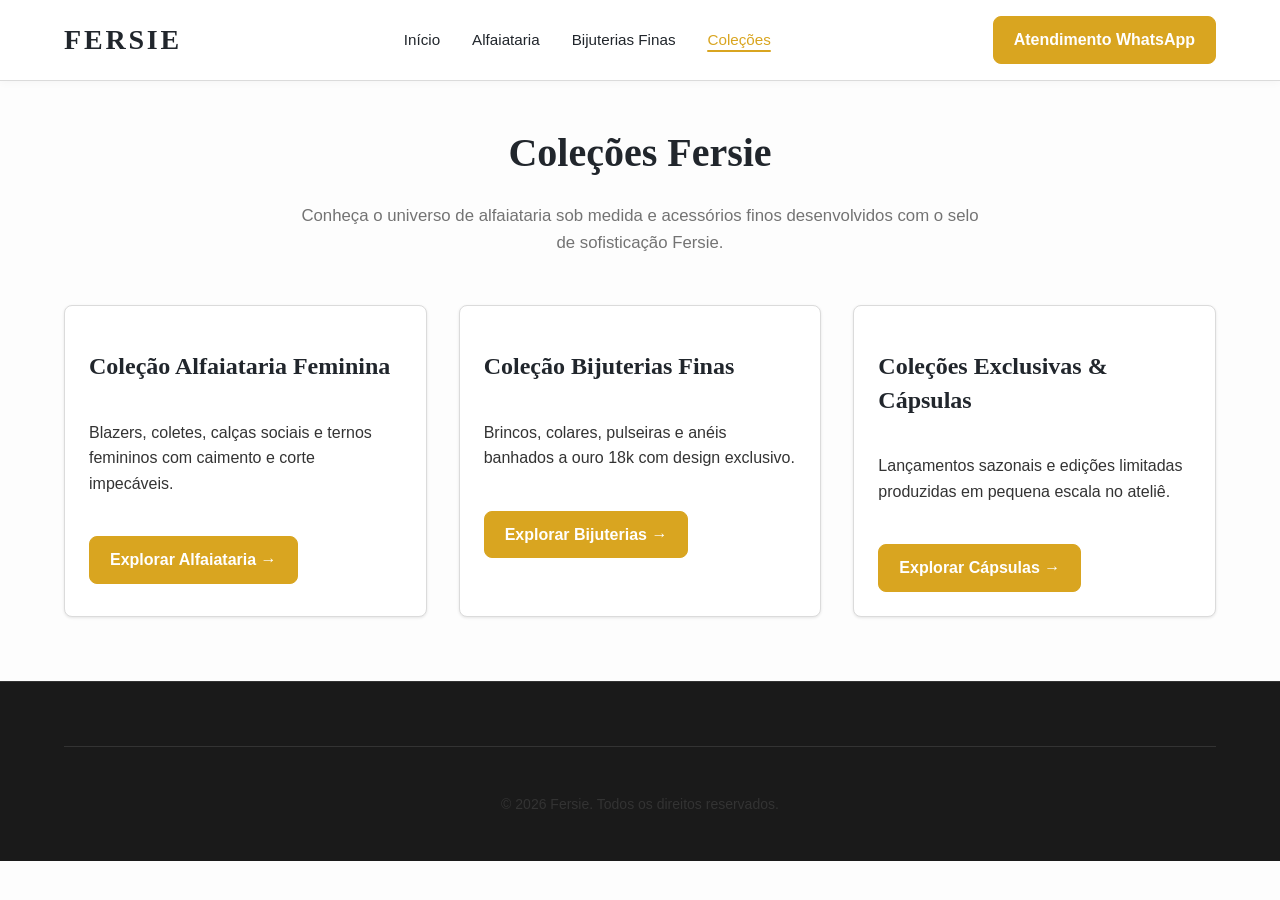
==== collections/index.html @ 7f1a8170 "feat: initial commit for fersie-site" ====
<!DOCTYPE html>
<html lang="pt-BR">
<head>
  <meta charset="UTF-8">
  <meta name="viewport" content="width=device-width, initial-scale=1.0">
  <title>Coleções Fersie — Alfaiataria & Bijuterias Finas</title>
  <link rel="stylesheet" href="../../fersie-design-system/dist/fersie-design-system.min.css">
  <link rel="stylesheet" href="../css/fersie-design-system.css">
  <link rel="stylesheet" href="../css/site.css">
</head>
<body class="fersie-text-body">
  <header class="fersie-site-header">
    <div class="fersie-container">
      <nav class="fersie-nav" aria-label="Navegação Principal">
        <a href="../index.html" class="fersie-logo fersie-heading-lg">FERSIE</a>
        <ul class="fersie-nav-links">
          <li><a href="../index.html">Início</a></li>
          <li><a href="alfaiataria.html">Alfaiataria</a></li>
          <li><a href="bijuterias.html">Bijuterias Finas</a></li>
          <li><a href="colecoes.html" class="active">Coleções</a></li>
        </ul>
        <a href="https://wa.me/5511999999999?text=Ol%C3%A1%21%20Gostaria%20de%20atendimento%20Fersie." target="_blank" rel="noopener" class="fersie-btn fersie-btn-gold fersie-wa-cta">Atendimento WhatsApp</a>
      </nav>
    </div>
  </header>

  <main class="fersie-container" style="margin-top: 3rem; margin-bottom: 4rem;">
    <div class="fersie-section-header">
      <h1 class="fersie-heading-xl">Coleções Fersie</h1>
      <p class="fersie-text-body">Conheça o universo de alfaiataria sob medida e acessórios finos desenvolvidos com o selo de sofisticação Fersie.</p>
    </div>

    <div class="fersie-grid">
      <div class="fersie-card fersie-card-hover">
        <h2 class="fersie-heading-md">Coleção Alfaiataria Feminina</h2>
        <p class="fersie-text-body">Blazers, coletes, calças sociais e ternos femininos com caimento e corte impecáveis.</p>
        <div style="margin-top: 1.5rem;">
          <a href="alfaiataria.html" class="fersie-btn fersie-btn-gold">Explorar Alfaiataria &rarr;</a>
        </div>
      </div>
      <div class="fersie-card fersie-card-hover">
        <h2 class="fersie-heading-md">Coleção Bijuterias Finas</h2>
        <p class="fersie-text-body">Brincos, colares, pulseiras e anéis banhados a ouro 18k com design exclusivo.</p>
        <div style="margin-top: 1.5rem;">
          <a href="bijuterias.html" class="fersie-btn fersie-btn-gold">Explorar Bijuterias &rarr;</a>
        </div>
      </div>
      <div class="fersie-card fersie-card-hover">
        <h2 class="fersie-heading-md">Coleções Exclusivas & Cápsulas</h2>
        <p class="fersie-text-body">Lançamentos sazonais e edições limitadas produzidas em pequena escala no ateliê.</p>
        <div style="margin-top: 1.5rem;">
          <a href="colecoes.html" class="fersie-btn fersie-btn-gold">Explorar Cápsulas &rarr;</a>
        </div>
      </div>
    </div>
  </main>

  <footer class="fersie-site-footer">
    <div class="fersie-container">
      <div class="fersie-footer-bottom">
        <p class="fersie-text-sm">&copy; 2026 Fersie. Todos os direitos reservados.</p>
      </div>
    </div>
  </footer>
  <script src="../js/main.js"></script>
</body>
</html>
---- css/fersie-design-system.css ----
/* --- fersie-design-system.css bundle --- */
:root {
  /* HSL Tailoring Palette */
  --fersie-gold: hsl(43, 74%, 49%);
  --fersie-gold-light: hsl(43, 74%, 75%);
  --fersie-gold-hover: hsl(43, 74%, 40%);
  --fersie-gold-dark: hsl(43, 74%, 35%);
  
  --fersie-tailoring-black: hsl(0, 0%, 10%);
  --fersie-tailoring-charcoal: hsl(210, 15%, 15%);
  --fersie-tailoring-cream: hsl(40, 30%, 96%);
  --fersie-tailoring-beige: hsl(36, 33%, 94%);
  --fersie-tailoring-burgundy: hsl(345, 60%, 28%);
  --fersie-tailoring-navy: hsl(220, 50%, 20%);
  
  /* Neutral Palette */
  --fersie-neutral-dark: hsl(210, 15%, 15%);
  --fersie-neutral-100: hsl(0, 0%, 98%);
  --fersie-neutral-200: hsl(0, 0%, 93%);
  --fersie-neutral-300: hsl(0, 0%, 86%);
  --fersie-neutral-400: hsl(0, 0%, 70%);
  --fersie-neutral-500: hsl(0, 0%, 55%);
  --fersie-neutral-600: hsl(0, 0%, 45%);
  --fersie-neutral-700: hsl(0, 0%, 30%);
  --fersie-neutral-800: hsl(0, 0%, 20%);
  --fersie-neutral-900: hsl(0, 0%, 10%);

  /* Status Colors */
  --fersie-status-success: hsl(142, 60%, 40%);
  --fersie-status-warning: hsl(38, 92%, 50%);
  --fersie-status-danger: hsl(354, 70%, 54%);
  --fersie-status-info: hsl(199, 89%, 48%);
  --fersie-status-neutral: hsl(0, 0%, 50%);

  /* Typography Fonts */
  --fersie-font-serif: 'Playfair Display', Georgia, serif;
  --fersie-font-sans: 'Inter', -apple-system, BlinkMacSystemFont, "Segoe UI", Roboto, sans-serif;
  --fersie-font-heading: var(--fersie-font-serif);
  --fersie-font-body: var(--fersie-font-sans);

  /* Typography Font Sizes */
  --fersie-text-xs: 0.75rem;
  --fersie-text-sm: 0.875rem;
  --fersie-text-base: 1rem;
  --fersie-text-lg: 1.25rem;
  --fersie-text-xl: 1.5rem;
  --fersie-text-2xl: 2rem;
  --fersie-text-3xl: 2.5rem;

  /* Spacing Scale */
  --fersie-space-0: 0px;
  --fersie-space-xs: 0.25rem;
  --fersie-space-sm: 0.5rem;
  --fersie-space-md: 1rem;
  --fersie-space-lg: 1.5rem;
  --fersie-space-xl: 2.5rem;
  --fersie-space-2xl: 3.5rem;

  --fersie-space-1: 0.25rem;
  --fersie-space-2: 0.5rem;
  --fersie-space-3: 0.75rem;
  --fersie-space-4: 1rem;
  --fersie-space-6: 1.5rem;
  --fersie-space-8: 2rem;

  /* Borders & Radii */
  --fersie-radius-sm: 4px;
  --fersie-radius-md: 8px;
  --fersie-radius-lg: 12px;
  --fersie-radius-full: 9999px;

  /* Elevations & Shadows */
  --fersie-shadow-sm: 0 1px 3px rgba(0, 0, 0, 0.1);
  --fersie-shadow-md: 0 4px 6px rgba(0, 0, 0, 0.1);
  --fersie-shadow-lg: 0 10px 15px -3px rgba(0, 0, 0, 0.1), 0 4px 6px -2px rgba(0, 0, 0, 0.05);
  --fersie-shadow-glass: 0 8px 32px 0 rgba(31, 38, 135, 0.15);

  /* Transition Speeds */
  --fersie-transition-fast: 150ms ease-in-out;
  --fersie-transition-normal: 250ms ease-in-out;
  --fersie-transition-slow: 400ms ease-in-out;
}

/* Typography */
.fersie-font-serif { font-family: var(--fersie-font-serif); }
.fersie-font-sans { font-family: var(--fersie-font-sans); }

.fersie-heading-xl {
  font-family: var(--fersie-font-serif);
  font-size: var(--fersie-text-3xl);
  font-weight: 700;
  color: var(--fersie-tailoring-charcoal);
  line-height: 1.2;
}

.fersie-heading-lg {
  font-family: var(--fersie-font-serif);
  font-size: var(--fersie-text-2xl);
  font-weight: 600;
  color: var(--fersie-tailoring-charcoal);
  line-height: 1.3;
}

.fersie-heading-md {
  font-family: var(--fersie-font-serif);
  font-size: var(--fersie-text-xl);
  font-weight: 600;
  color: var(--fersie-tailoring-charcoal);
  line-height: 1.4;
}

.fersie-heading-sm {
  font-family: var(--fersie-font-serif);
  font-size: var(--fersie-text-lg);
  font-weight: 600;
  color: var(--fersie-tailoring-charcoal);
  line-height: 1.4;
}

.fersie-text-body {
  font-family: var(--fersie-font-sans);
  font-size: var(--fersie-text-base);
  color: var(--fersie-neutral-800);
  line-height: 1.6;
}

.fersie-text-muted {
  font-family: var(--fersie-font-sans);
  font-size: var(--fersie-text-sm);
  color: var(--fersie-neutral-600);
}

.fersie-text-sm {
  font-family: var(--fersie-font-sans);
  font-size: var(--fersie-text-sm);
  color: var(--fersie-neutral-800);
}

.fersie-text-xs {
  font-family: var(--fersie-font-sans);
  font-size: var(--fersie-text-xs);
  color: var(--fersie-neutral-600);
}

.fersie-text-lg {
  font-family: var(--fersie-font-sans);
  font-size: var(--fersie-text-lg);
  line-height: 1.5;
}

.fersie-text-xl {
  font-family: var(--fersie-font-sans);
  font-size: var(--fersie-text-xl);
  line-height: 1.4;
}

.fersie-text-gold { color: var(--fersie-gold); }
.fersie-text-charcoal { color: var(--fersie-tailoring-charcoal); }
.fersie-text-cream { color: var(--fersie-tailoring-cream); }
.fersie-text-burgundy { color: var(--fersie-tailoring-burgundy); }

/* Components */
.fersie-btn {
  display: inline-flex;
  align-items: center;
  justify-content: center;
  gap: var(--fersie-space-xs);
  padding: 0.625rem 1.25rem;
  font-family: var(--fersie-font-sans);
  font-size: var(--fersie-text-base);
  font-weight: 600;
  border-radius: var(--fersie-radius-md);
  border: 1px solid transparent;
  cursor: pointer;
  transition: all var(--fersie-transition-fast);
  text-decoration: none;
  user-select: none;
  white-space: nowrap;
}

.fersie-btn-primary,
.fersie-btn-gold {
  background-color: var(--fersie-gold);
  color: #ffffff;
  border-color: var(--fersie-gold);
}

.fersie-btn-primary:hover,
.fersie-btn-gold:hover {
  background-color: var(--fersie-gold-hover);
  border-color: var(--fersie-gold-hover);
  color: #ffffff;
}

.fersie-btn-secondary {
  background-color: var(--fersie-tailoring-charcoal);
  color: #ffffff;
  border-color: var(--fersie-tailoring-charcoal);
}

.fersie-btn-secondary:hover {
  background-color: hsl(210, 15%, 25%);
  border-color: hsl(210, 15%, 25%);
  color: #ffffff;
}

.fersie-btn-outline {
  background-color: transparent;
  border-color: var(--fersie-gold);
  color: var(--fersie-gold);
}

.fersie-btn-outline:hover {
  background-color: var(--fersie-gold);
  color: #ffffff;
}

.fersie-btn-dark {
  background-color: var(--fersie-tailoring-black);
  color: #ffffff;
  border-color: var(--fersie-tailoring-black);
}

.fersie-btn-dark:hover {
  background-color: hsl(0, 0%, 25%);
  border-color: hsl(0, 0%, 25%);
}

.fersie-btn-sm {
  padding: 0.375rem 0.75rem;
  font-size: var(--fersie-text-sm);
  border-radius: var(--fersie-radius-sm);
}

.fersie-btn-md {
  padding: 0.625rem 1.25rem;
  font-size: var(--fersie-text-base);
  border-radius: var(--fersie-radius-md);
}

.fersie-btn-lg {
  padding: 0.875rem 1.75rem;
  font-size: var(--fersie-text-lg);
  border-radius: var(--fersie-radius-md);
}

.fersie-card {
  background-color: #ffffff;
  border-radius: var(--fersie-radius-md);
  border: 1px solid var(--fersie-neutral-300);
  box-shadow: var(--fersie-shadow-sm);
  padding: var(--fersie-space-lg);
  display: flex;
  flex-direction: column;
  transition: box-shadow var(--fersie-transition-fast), border-color var(--fersie-transition-fast);
}

.fersie-card-hover:hover {
  box-shadow: var(--fersie-shadow-md);
  border-color: var(--fersie-gold);
}

.fersie-badge {
  display: inline-flex;
  align-items: center;
  padding: 0.25rem 0.625rem;
  font-family: var(--fersie-font-sans);
  font-size: var(--fersie-text-xs);
  font-weight: 600;
  line-height: 1;
  border-radius: var(--fersie-radius-sm);
  background-color: var(--fersie-tailoring-beige);
  color: var(--fersie-tailoring-charcoal);
  text-transform: uppercase;
  letter-spacing: 0.05em;
}

.fersie-badge-info {
  background-color: hsl(199, 89%, 93%);
  color: hsl(199, 85%, 28%);
  border: 1px solid hsl(199, 70%, 80%);
}

.fersie-badge-warning {
  background-color: hsl(38, 92%, 92%);
  color: hsl(38, 90%, 25%);
  border: 1px solid hsl(38, 80%, 75%);
}

.fersie-modal-backdrop,
.fersie-modal-overlay {
  position: fixed;
  top: 0; left: 0; right: 0; bottom: 0;
  background-color: rgba(0, 0, 0, 0.5);
  backdrop-filter: blur(4px);
  z-index: 1000;
  display: flex;
  align-items: center;
  justify-content: center;
  padding: var(--fersie-space-md);
}

.fersie-modal {
  background-color: #ffffff;
  border-radius: var(--fersie-radius-lg);
  box-shadow: var(--fersie-shadow-lg);
  width: 100%;
  max-width: 560px;
  max-height: 90vh;
  overflow-y: auto;
  z-index: 1001;
  border: 1px solid var(--fersie-neutral-300);
}

dialog.fersie-modal {
  border: 1px solid var(--fersie-neutral-300);
  border-radius: var(--fersie-radius-lg);
  padding: 0;
  box-shadow: var(--fersie-shadow-lg);
  background: #ffffff;
  max-width: 560px;
  width: 90%;
}

dialog.fersie-modal::backdrop {
  background: rgba(0, 0, 0, 0.5);
  backdrop-filter: blur(4px);
}

.fersie-modal-header {
  padding: 1.25rem 1.5rem;
  border-bottom: 1px solid var(--fersie-neutral-200);
  display: flex;
  align-items: center;
  justify-content: space-between;
}

.fersie-modal-title {
  font-family: var(--fersie-font-serif);
  font-size: var(--fersie-text-lg);
  font-weight: 600;
  color: var(--fersie-tailoring-charcoal);
  margin: 0;
}

.fersie-modal-body {
  padding: 1.5rem;
  font-family: var(--fersie-font-sans);
  color: var(--fersie-neutral-800);
  line-height: 1.6;
}

.fersie-modal-footer {
  padding: 1.25rem 1.5rem;
  border-top: 1px solid var(--fersie-neutral-200);
  display: flex;
  align-items: center;
  justify-content: flex-end;
  gap: var(--fersie-space-md);
  background-color: var(--fersie-neutral-100);
  border-bottom-left-radius: var(--fersie-radius-lg);
  border-bottom-right-radius: var(--fersie-radius-lg);
}

.fersie-modal-close {
  background: none;
  border: none;
  font-size: 1.5rem;
  line-height: 1;
  cursor: pointer;
  color: var(--fersie-neutral-600);
  width: 32px;
  height: 32px;
  display: inline-flex;
  align-items: center;
  justify-content: center;
  border-radius: 50%;
  transition: background-color var(--fersie-transition-fast), color var(--fersie-transition-fast);
}

.fersie-modal-close:hover {
  background-color: var(--fersie-neutral-200);
  color: var(--fersie-neutral-900);
}
---- css/site.css ----
/* Custom site stylesheet extending Fersie Design System */

html {
  scroll-behavior: smooth;
  box-sizing: border-box;
}

*, *:before, *:after {
  box-sizing: inherit;
}

body {
  margin: 0;
  padding: 0;
  background-color: #fdfdfd;
  color: var(--fersie-neutral-800, #2d3748);
  font-family: var(--fersie-font-sans, 'Inter', sans-serif);
}

.fersie-container {
  max-width: 1200px;
  margin: 0 auto;
  padding: 0 1.5rem;
}

/* Header & Navigation */
.fersie-site-header {
  position: sticky;
  top: 0;
  z-index: 100;
  background-color: rgba(255, 255, 255, 0.95);
  backdrop-filter: blur(10px);
  -webkit-backdrop-filter: blur(10px);
  border-bottom: 1px solid var(--fersie-neutral-300, #e5e5e5);
  padding: 1rem 0;
  box-shadow: 0 2px 8px rgba(0, 0, 0, 0.03);
}

.fersie-nav {
  display: flex;
  justify-content: space-between;
  align-items: center;
  gap: 1.5rem;
}

.fersie-logo {
  text-decoration: none;
  font-family: var(--fersie-font-serif, 'Playfair Display', serif);
  font-weight: 700;
  letter-spacing: 0.1em;
  color: var(--fersie-tailoring-charcoal, #1a202c);
  font-size: 1.75rem;
}

.fersie-nav-links {
  display: flex;
  gap: 2rem;
  list-style: none;
  margin: 0;
  padding: 0;
}

.fersie-nav-links a {
  text-decoration: none;
  color: var(--fersie-tailoring-charcoal, #2d3748);
  font-weight: 500;
  font-size: 0.95rem;
  transition: color 0.2s ease;
  position: relative;
}

.fersie-nav-links a:hover,
.fersie-nav-links a.active {
  color: var(--fersie-gold, #c5a059);
}

.fersie-nav-links a.active::after {
  content: '';
  position: absolute;
  bottom: -4px;
  left: 0;
  right: 0;
  height: 2px;
  background-color: var(--fersie-gold, #c5a059);
  border-radius: 2px;
}

.fersie-header-actions {
  display: flex;
  align-items: center;
  gap: 1rem;
}

/* Mobile Menu Toggle Button */
.fersie-menu-toggle {
  display: none;
  background: none;
  border: none;
  cursor: pointer;
  padding: 0.5rem;
  flex-direction: column;
  justify-content: space-around;
  width: 40px;
  height: 40px;
  border-radius: 4px;
}

.fersie-menu-toggle span {
  display: block;
  width: 24px;
  height: 2px;
  background-color: var(--fersie-tailoring-charcoal, #1a202c);
  transition: all 0.3s ease;
}

/* Mobile Navigation Drawer */
.fersie-drawer {
  position: fixed;
  top: 0;
  right: 0;
  bottom: 0;
  left: 0;
  z-index: 1100;
  visibility: hidden;
  opacity: 0;
  transition: opacity 0.3s ease, visibility 0.3s ease;
}

.fersie-drawer.open {
  visibility: visible;
  opacity: 1;
}

.fersie-drawer-overlay {
  position: absolute;
  top: 0; right: 0; bottom: 0; left: 0;
  background-color: rgba(0, 0, 0, 0.5);
  backdrop-filter: blur(4px);
}

.fersie-drawer-content {
  position: absolute;
  top: 0;
  right: 0;
  bottom: 0;
  width: 300px;
  max-width: 85vw;
  background-color: #ffffff;
  padding: 2rem 1.5rem;
  display: flex;
  flex-direction: column;
  transform: translateX(100%);
  transition: transform 0.3s ease;
  box-shadow: -4px 0 20px rgba(0, 0, 0, 0.15);
}

.fersie-drawer.open .fersie-drawer-content {
  transform: translateX(0);
}

.fersie-drawer-close {
  align-self: flex-end;
  background: none;
  border: none;
  font-size: 2rem;
  line-height: 1;
  cursor: pointer;
  color: var(--fersie-neutral-600, #718096);
  padding: 0.25rem 0.5rem;
  margin-bottom: 1.5rem;
}

.fersie-drawer ul {
  list-style: none;
  padding: 0;
  margin: 1.5rem 0;
  display: flex;
  flex-direction: column;
  gap: 1.25rem;
}

.fersie-drawer ul a {
  text-decoration: none;
  color: var(--fersie-tailoring-charcoal, #1a202c);
  font-size: 1.1rem;
  font-weight: 500;
}

/* Hero Section */
.fersie-hero {
  padding: 5rem 0;
  text-align: center;
  background: linear-gradient(135deg, #f7f5f0 0%, #f1ece1 100%);
  border-bottom: 1px solid var(--fersie-neutral-300, #e2e8f0);
}

.fersie-hero-badge {
  display: inline-block;
  font-size: 0.85rem;
  letter-spacing: 0.15em;
  text-transform: uppercase;
  color: var(--fersie-gold, #c5a059);
  font-weight: 600;
  margin-bottom: 1rem;
}

.fersie-hero h1 {
  font-size: 2.75rem;
  margin-top: 0;
  margin-bottom: 1.25rem;
  color: var(--fersie-tailoring-charcoal, #1a202c);
  line-height: 1.2;
}

.fersie-hero p {
  max-width: 680px;
  margin: 0 auto 2.25rem auto;
  font-size: 1.15rem;
  color: var(--fersie-neutral-700, #4a5568);
  line-height: 1.7;
}

.fersie-hero-actions {
  display: flex;
  gap: 1rem;
  justify-content: center;
  flex-wrap: wrap;
}

/* Section Common */
.fersie-section {
  padding: 4.5rem 0;
}

.fersie-section-header {
  text-align: center;
  max-width: 700px;
  margin: 0 auto 3rem auto;
}

.fersie-section-header h2 {
  margin-top: 0;
  margin-bottom: 0.75rem;
  font-size: 2.25rem;
}

.fersie-section-header p {
  color: var(--fersie-neutral-600, #718096);
  font-size: 1.05rem;
}

/* Brand Story / Values Section */
.fersie-about-section {
  background-color: #ffffff;
  border-bottom: 1px solid var(--fersie-neutral-200, #edf2f7);
}

.fersie-values-grid {
  display: grid;
  grid-template-columns: repeat(auto-fit, minmax(280px, 1fr));
  gap: 2rem;
}

.fersie-value-card {
  background-color: var(--fersie-tailoring-cream, #faf8f5);
  border: 1px solid var(--fersie-neutral-300, #e2e8f0);
  border-radius: 12px;
  padding: 2rem;
  text-align: center;
  transition: transform 0.2s ease, box-shadow 0.2s ease;
}

.fersie-value-card:hover {
  transform: translateY(-4px);
  box-shadow: 0 8px 24px rgba(0, 0, 0, 0.06);
  border-color: var(--fersie-gold, #c5a059);
}

.fersie-value-icon {
  width: 50px;
  height: 50px;
  background-color: var(--fersie-gold-light, #f3e5c8);
  color: var(--fersie-gold-dark, #8c6e2d);
  border-radius: 50%;
  display: inline-flex;
  align-items: center;
  justify-content: center;
  margin-bottom: 1.25rem;
  font-size: 1.25rem;
  font-weight: 700;
}

/* Collection Filter Tabs */
.fersie-filter-tabs {
  display: flex;
  justify-content: center;
  gap: 0.75rem;
  flex-wrap: wrap;
  margin-bottom: 2.5rem;
}

.fersie-filter-btn {
  background-color: #ffffff;
  border: 1px solid var(--fersie-neutral-300, #cbd5e0);
  color: var(--fersie-neutral-700, #4a5568);
  padding: 0.5rem 1.25rem;
  border-radius: 9999px;
  font-size: 0.9rem;
  font-weight: 500;
  cursor: pointer;
  transition: all 0.2s ease;
}

.fersie-filter-btn:hover {
  border-color: var(--fersie-gold, #c5a059);
  color: var(--fersie-gold, #c5a059);
}

.fersie-filter-btn.active {
  background-color: var(--fersie-gold, #c5a059);
  color: #ffffff;
  border-color: var(--fersie-gold, #c5a059);
  box-shadow: 0 2px 6px rgba(197, 160, 89, 0.3);
}

/* Product Cards Grid */
.fersie-grid {
  display: grid;
  grid-template-columns: repeat(auto-fill, minmax(270px, 1fr));
  gap: 2rem;
}

.fersie-product-card {
  background-color: #ffffff;
  border: 1px solid var(--fersie-neutral-300, #e2e8f0);
  border-radius: 12px;
  overflow: hidden;
  display: flex;
  flex-direction: column;
  transition: transform 0.25s ease, box-shadow 0.25s ease;
}

.fersie-product-card:hover {
  transform: translateY(-5px);
  box-shadow: 0 12px 30px rgba(0, 0, 0, 0.08);
  border-color: var(--fersie-gold, #c5a059);
}

.fersie-product-img-wrapper {
  position: relative;
  width: 100%;
  padding-top: 100%; /* 1:1 Aspect Ratio */
  background-color: #f7f7f7;
  overflow: hidden;
}

.fersie-product-img-wrapper img,
.fersie-product-img-wrapper svg,
.fersie-product-img,
.fersie-img {
  position: absolute;
  top: 0;
  left: 0;
  width: 100%;
  height: 100%;
  object-fit: cover;
  transition: transform 0.4s ease;
}

.fersie-product-card:hover .fersie-product-img-wrapper img {
  transform: scale(1.05);
}

.fersie-product-badge {
  position: absolute;
  top: 12px;
  left: 12px;
  z-index: 2;
}

.fersie-product-info {
  padding: 1.5rem;
  display: flex;
  flex-direction: column;
  flex-grow: 1;
}

.fersie-product-code {
  font-size: 0.75rem;
  color: var(--fersie-neutral-500, #a0aec0);
  text-transform: uppercase;
  letter-spacing: 0.05em;
  margin-bottom: 0.25rem;
}

.fersie-product-title {
  font-family: var(--fersie-font-serif, 'Playfair Display', serif);
  font-size: 1.15rem;
  font-weight: 600;
  margin: 0 0 0.5rem 0;
  color: var(--fersie-tailoring-charcoal, #1a202c);
}

.fersie-product-desc {
  font-size: 0.875rem;
  color: var(--fersie-neutral-600, #718096);
  margin-bottom: 1rem;
  line-height: 1.5;
  display: -webkit-box;
  -webkit-line-clamp: 2;
  -webkit-box-orient: vertical;
  overflow: hidden;
}

.fersie-product-price {
  font-size: 1.25rem;
  font-weight: 700;
  color: var(--fersie-gold-dark, #9a762b);
  margin-bottom: 1.25rem;
  margin-top: auto;
}

.fersie-product-actions {
  display: flex;
  gap: 0.5rem;
  flex-direction: column;
}

/* Modal Lightbox Viewer */
dialog.fersie-modal {
  border: none;
  padding: 0;
  background: transparent;
}

.fersie-modal-content {
  background-color: #ffffff;
  border-radius: 16px;
  max-width: 600px;
  width: 92%;
  overflow: hidden;
  box-shadow: 0 20px 40px rgba(0, 0, 0, 0.25);
  margin: auto;
}

.fersie-modal-header {
  padding: 1.25rem 1.5rem;
  border-bottom: 1px solid var(--fersie-neutral-200, #edf2f7);
  display: flex;
  justify-content: space-between;
  align-items: center;
  background-color: var(--fersie-tailoring-beige, #faf8f5);
}

.fersie-modal-body {
  padding: 1.5rem;
  display: grid;
  grid-template-columns: 1fr 1fr;
  gap: 1.5rem;
}

@media (max-width: 580px) {
  .fersie-modal-body {
    grid-template-columns: 1fr;
  }
}

.fersie-modal-img {
  width: 100%;
  border-radius: 8px;
  object-fit: cover;
  aspect-ratio: 1/1;
  background-color: #f0f0f0;
}

.fersie-modal-details {
  display: flex;
  flex-direction: column;
}

/* Footer */
.fersie-site-footer {
  background-color: var(--fersie-tailoring-black, #111111);
  color: var(--fersie-neutral-400, #cbd5e0);
  padding: 4rem 0 2rem 0;
  border-top: 1px solid var(--fersie-neutral-800, #2d3748);
}

.fersie-footer-grid {
  display: grid;
  grid-template-columns: repeat(auto-fit, minmax(220px, 1fr));
  gap: 2.5rem;
  margin-bottom: 3rem;
}

.fersie-footer-brand h3 {
  font-family: var(--fersie-font-serif, 'Playfair Display', serif);
  color: #ffffff;
  font-size: 1.5rem;
  margin-top: 0;
}

.fersie-footer-links h4 {
  color: #ffffff;
  font-size: 1rem;
  margin-top: 0;
  margin-bottom: 1rem;
}

.fersie-footer-links ul {
  list-style: none;
  padding: 0;
  margin: 0;
}

.fersie-footer-links ul li {
  margin-bottom: 0.5rem;
}

.fersie-footer-links ul a {
  color: var(--fersie-neutral-400, #cbd5e0);
  text-decoration: none;
  transition: color 0.2s ease;
}

.fersie-footer-links ul a:hover {
  color: var(--fersie-gold, #c5a059);
}

.fersie-footer-bottom {
  text-align: center;
  padding-top: 2rem;
  border-top: 1px solid var(--fersie-neutral-800, #2d3748);
  font-size: 0.875rem;
}

/* Responsive Media Queries */
@media (max-width: 768px) {
  .fersie-nav-links,
  .fersie-header-actions .fersie-wa-cta {
    display: none;
  }

  .fersie-menu-toggle {
    display: flex;
  }

  .fersie-hero h1 {
    font-size: 2rem;
  }

  .fersie-hero {
    padding: 3.5rem 0;
  }
}
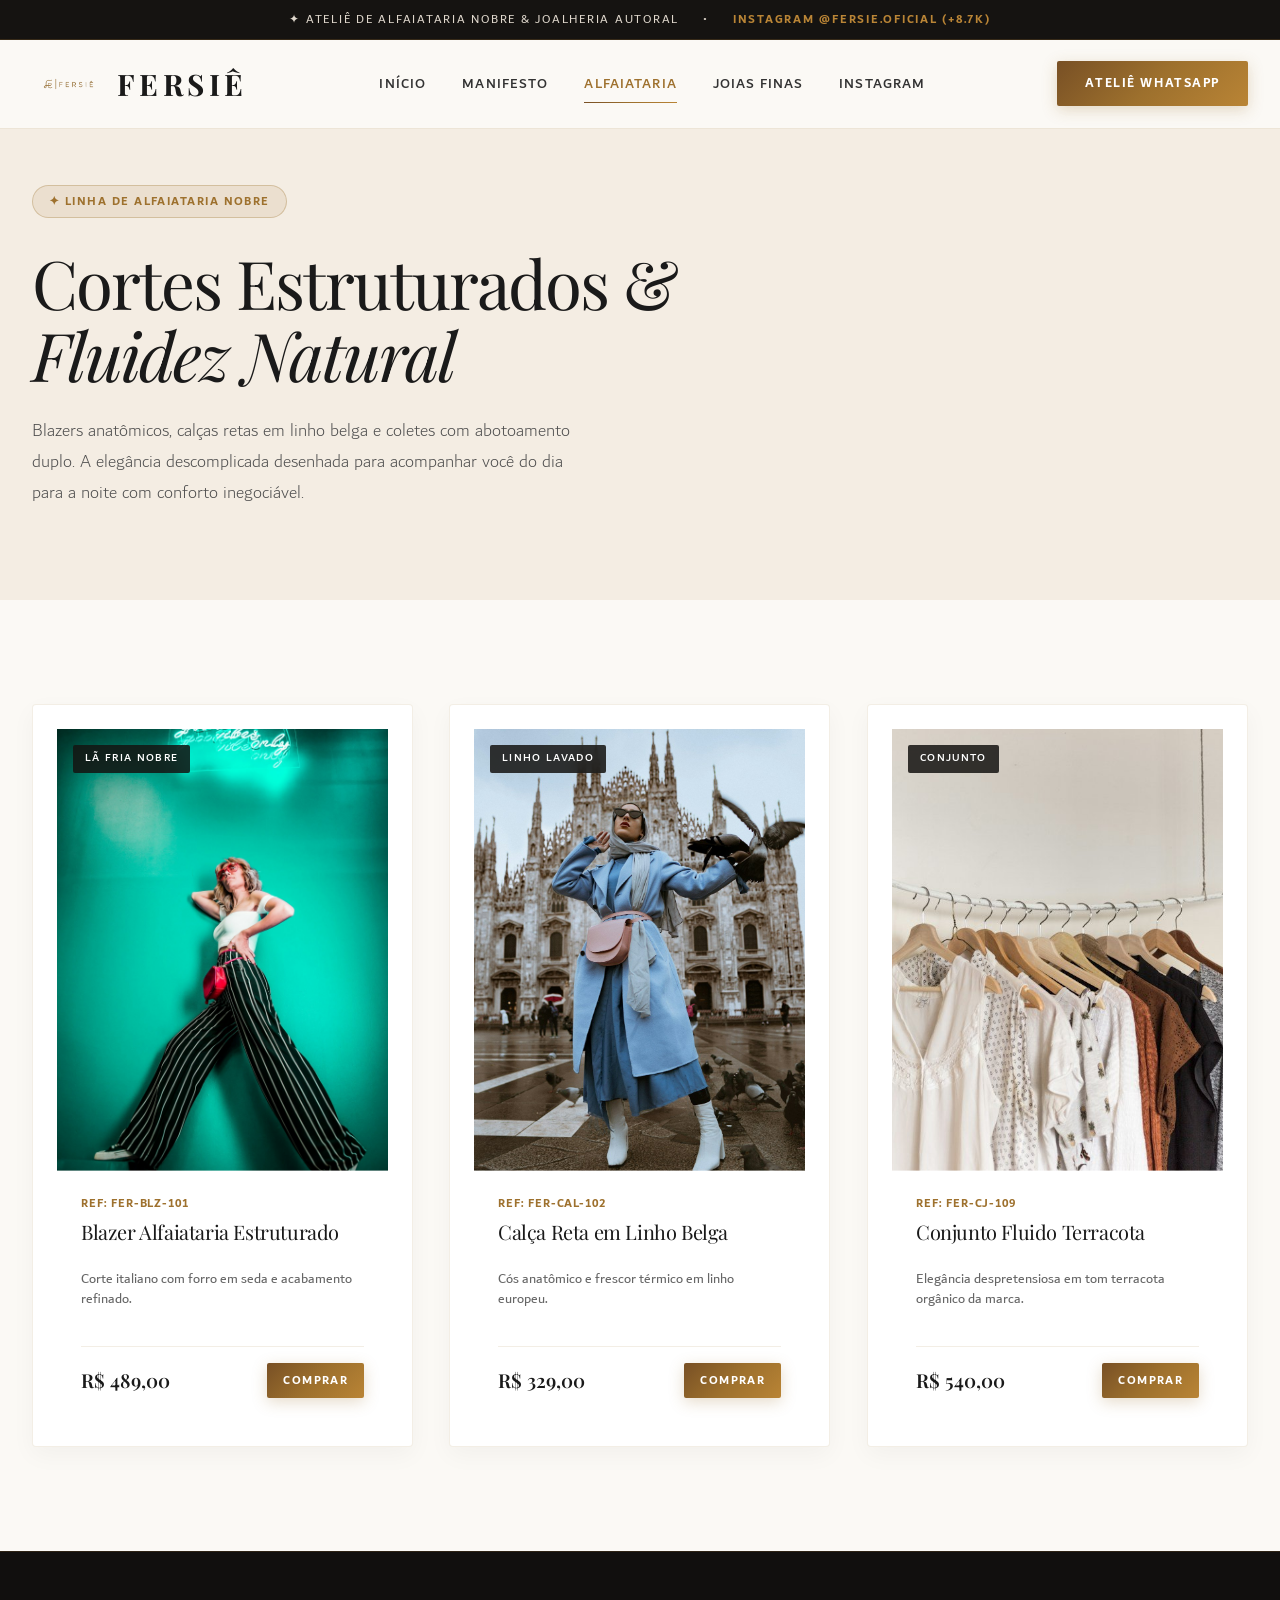
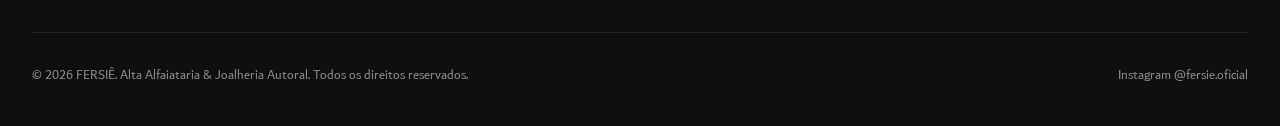
==== commit d03bc3ad: "feat: overhaul fersie.com com Design System oficial, galeria Instagram e padrão internacional de lux" ====
--- a/collections/index.html
+++ b/collections/index.html
@@ -2,66 +2,11 @@
 <html lang="pt-BR">
 <head>
   <meta charset="UTF-8">
-  <meta name="viewport" content="width=device-width, initial-scale=1.0">
-  <title>Coleções Fersie — Alfaiataria & Bijuterias Finas</title>
-  <link rel="stylesheet" href="../../fersie-design-system/dist/fersie-design-system.min.css">
-  <link rel="stylesheet" href="../css/fersie-design-system.css">
-  <link rel="stylesheet" href="../css/site.css">
+  <meta http-equiv="refresh" content="0; url=alfaiataria.html">
+  <title>Redirecionando para Coleção Alfaiataria — FERSIÊ</title>
+  <script>window.location.href = "alfaiataria.html";</script>
 </head>
-<body class="fersie-text-body">
-  <header class="fersie-site-header">
-    <div class="fersie-container">
-      <nav class="fersie-nav" aria-label="Navegação Principal">
-        <a href="../index.html" class="fersie-logo fersie-heading-lg">FERSIE</a>
-        <ul class="fersie-nav-links">
-          <li><a href="../index.html">Início</a></li>
-          <li><a href="alfaiataria.html">Alfaiataria</a></li>
-          <li><a href="bijuterias.html">Bijuterias Finas</a></li>
-          <li><a href="colecoes.html" class="active">Coleções</a></li>
-        </ul>
-        <a href="https://wa.me/5511999999999?text=Ol%C3%A1%21%20Gostaria%20de%20atendimento%20Fersie." target="_blank" rel="noopener" class="fersie-btn fersie-btn-gold fersie-wa-cta">Atendimento WhatsApp</a>
-      </nav>
-    </div>
-  </header>
-
-  <main class="fersie-container" style="margin-top: 3rem; margin-bottom: 4rem;">
-    <div class="fersie-section-header">
-      <h1 class="fersie-heading-xl">Coleções Fersie</h1>
-      <p class="fersie-text-body">Conheça o universo de alfaiataria sob medida e acessórios finos desenvolvidos com o selo de sofisticação Fersie.</p>
-    </div>
-
-    <div class="fersie-grid">
-      <div class="fersie-card fersie-card-hover">
-        <h2 class="fersie-heading-md">Coleção Alfaiataria Feminina</h2>
-        <p class="fersie-text-body">Blazers, coletes, calças sociais e ternos femininos com caimento e corte impecáveis.</p>
-        <div style="margin-top: 1.5rem;">
-          <a href="alfaiataria.html" class="fersie-btn fersie-btn-gold">Explorar Alfaiataria &rarr;</a>
-        </div>
-      </div>
-      <div class="fersie-card fersie-card-hover">
-        <h2 class="fersie-heading-md">Coleção Bijuterias Finas</h2>
-        <p class="fersie-text-body">Brincos, colares, pulseiras e anéis banhados a ouro 18k com design exclusivo.</p>
-        <div style="margin-top: 1.5rem;">
-          <a href="bijuterias.html" class="fersie-btn fersie-btn-gold">Explorar Bijuterias &rarr;</a>
-        </div>
-      </div>
-      <div class="fersie-card fersie-card-hover">
-        <h2 class="fersie-heading-md">Coleções Exclusivas & Cápsulas</h2>
-        <p class="fersie-text-body">Lançamentos sazonais e edições limitadas produzidas em pequena escala no ateliê.</p>
-        <div style="margin-top: 1.5rem;">
-          <a href="colecoes.html" class="fersie-btn fersie-btn-gold">Explorar Cápsulas &rarr;</a>
-        </div>
-      </div>
-    </div>
-  </main>
-
-  <footer class="fersie-site-footer">
-    <div class="fersie-container">
-      <div class="fersie-footer-bottom">
-        <p class="fersie-text-sm">&copy; 2026 Fersie. Todos os direitos reservados.</p>
-      </div>
-    </div>
-  </footer>
-  <script src="../js/main.js"></script>
+<body>
+  <p>Redirecionando para <a href="alfaiataria.html">Coleção Alfaiataria Nobre FERSIÊ</a>...</p>
 </body>
 </html>
